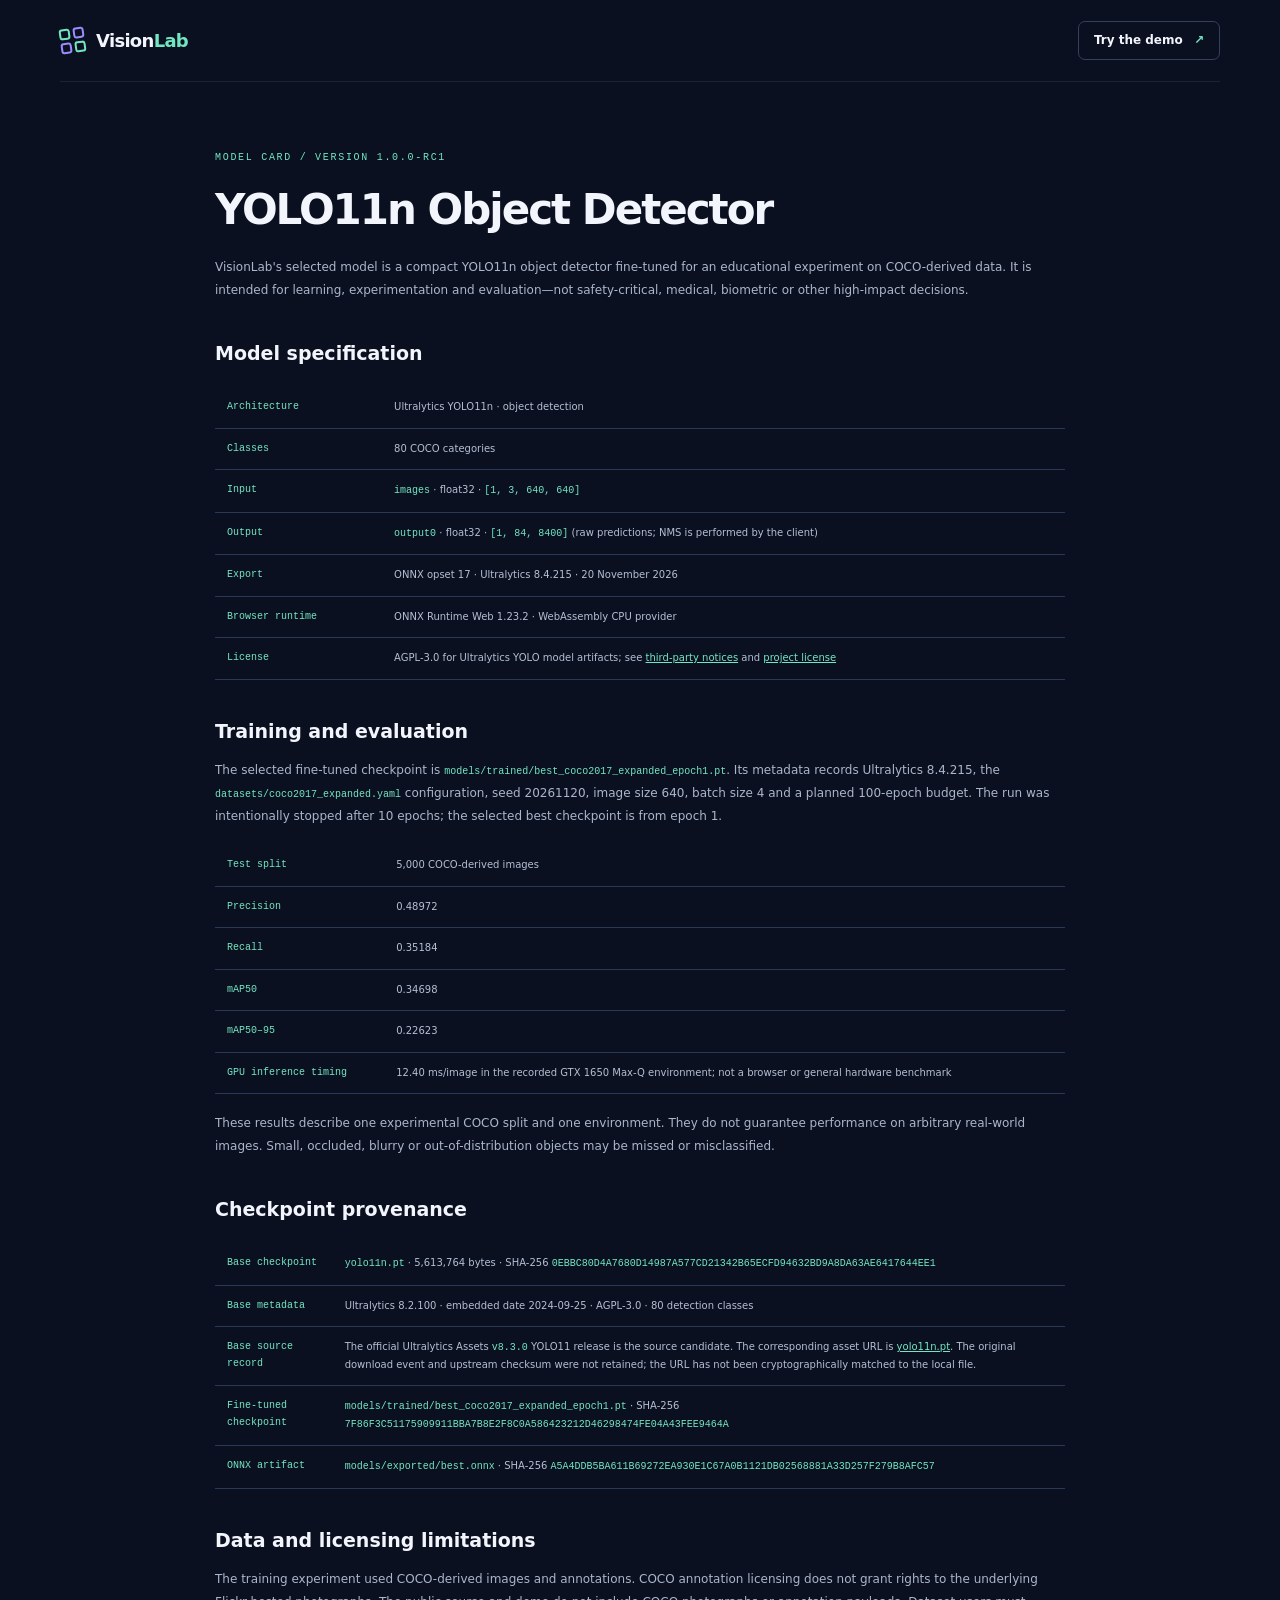
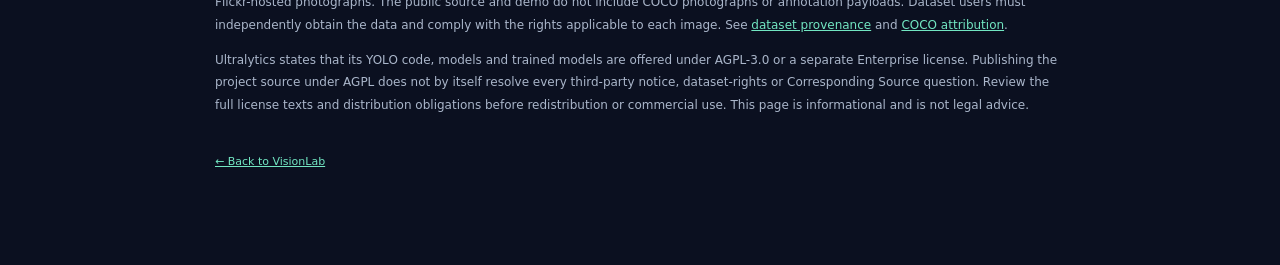
==== docs/model-card.html @ fd0fd1c8 "Add GitHub Pages object detection demo" ====
<!doctype html>
<html lang="en">
<head>
  <meta charset="utf-8">
  <meta name="viewport" content="width=device-width, initial-scale=1">
  <meta name="theme-color" content="#0b1020">
  <title>Model Card — VisionLab</title>
  <link rel="stylesheet" href="./assets/site.css">
  <style>
    .document{padding:70px 0 100px;max-width:850px}.document h1{font-size:42px;letter-spacing:-2px;margin:12px 0}.document h2{font-size:19px;margin:36px 0 10px}.document p,.document li{font-size:12px;color:#aab6ca;line-height:1.9}.document code{font-family:var(--mono);font-size:10px;color:var(--mint);overflow-wrap:anywhere}.document table{width:100%;border-collapse:collapse;margin:18px 0}.document th,.document td{text-align:left;padding:12px;border-bottom:1px solid #2a3955;font-size:10px;vertical-align:top}.document th{color:var(--mint);font-family:var(--mono);font-weight:500}.document td{color:#b4bfd2}.document a{color:var(--mint);text-decoration:underline}.back{display:inline-block;margin-top:24px;color:var(--mint);font-size:11px}
  </style>
</head>
<body>
  <header class="topbar shell"><a class="brand" href="./index.html"><span class="brand-mark"><span></span><span></span><span></span><span></span></span><span>Vision<span class="brand-accent">Lab</span></span></a><a class="nav-cta" href="./index.html#demo">Try the demo <span>↗</span></a></header>
  <main class="shell document">
    <div class="eyebrow">MODEL CARD / VERSION 1.0.0-RC1</div>
    <h1>YOLO11n Object Detector</h1>
    <p>VisionLab's selected model is a compact YOLO11n object detector fine-tuned for an educational experiment on COCO-derived data. It is intended for learning, experimentation and evaluation—not safety-critical, medical, biometric or other high-impact decisions.</p>
    <h2>Model specification</h2>
    <table><tbody>
      <tr><th>Architecture</th><td>Ultralytics YOLO11n · object detection</td></tr>
      <tr><th>Classes</th><td>80 COCO categories</td></tr>
      <tr><th>Input</th><td><code>images</code> · float32 · <code>[1, 3, 640, 640]</code></td></tr>
      <tr><th>Output</th><td><code>output0</code> · float32 · <code>[1, 84, 8400]</code> (raw predictions; NMS is performed by the client)</td></tr>
      <tr><th>Export</th><td>ONNX opset 17 · Ultralytics 8.4.215 · 20 November 2026</td></tr>
      <tr><th>Browser runtime</th><td>ONNX Runtime Web 1.23.2 · WebAssembly CPU provider</td></tr>
      <tr><th>License</th><td>AGPL-3.0 for Ultralytics YOLO model artifacts; see <a href="./THIRD-PARTY-NOTICES.md">third-party notices</a> and <a href="./LICENSE">project license</a></td></tr>
    </tbody></table>
    <h2>Training and evaluation</h2>
    <p>The selected fine-tuned checkpoint is <code>models/trained/best_coco2017_expanded_epoch1.pt</code>. Its metadata records Ultralytics 8.4.215, the <code>datasets/coco2017_expanded.yaml</code> configuration, seed 20261120, image size 640, batch size 4 and a planned 100-epoch budget. The run was intentionally stopped after 10 epochs; the selected best checkpoint is from epoch 1.</p>
    <table><tbody>
      <tr><th>Test split</th><td>5,000 COCO-derived images</td></tr>
      <tr><th>Precision</th><td>0.48972</td></tr>
      <tr><th>Recall</th><td>0.35184</td></tr>
      <tr><th>mAP50</th><td>0.34698</td></tr>
      <tr><th>mAP50–95</th><td>0.22623</td></tr>
      <tr><th>GPU inference timing</th><td>12.40 ms/image in the recorded GTX 1650 Max-Q environment; not a browser or general hardware benchmark</td></tr>
    </tbody></table>
    <p>These results describe one experimental COCO split and one environment. They do not guarantee performance on arbitrary real-world images. Small, occluded, blurry or out-of-distribution objects may be missed or misclassified.</p>
    <h2>Checkpoint provenance</h2>
    <table><tbody>
      <tr><th>Base checkpoint</th><td><code>yolo11n.pt</code> · 5,613,764 bytes · SHA-256 <code>0EBBC80D4A7680D14987A577CD21342B65ECFD94632BD9A8DA63AE6417644EE1</code></td></tr>
      <tr><th>Base metadata</th><td>Ultralytics 8.2.100 · embedded date 2024-09-25 · AGPL-3.0 · 80 detection classes</td></tr>
      <tr><th>Base source record</th><td>The official Ultralytics Assets <code>v8.3.0</code> YOLO11 release is the source candidate. The corresponding asset URL is <a href="https://github.com/ultralytics/assets/releases/download/v8.3.0/yolo11n.pt">yolo11n.pt</a>. The original download event and upstream checksum were not retained; the URL has not been cryptographically matched to the local file.</td></tr>
      <tr><th>Fine-tuned checkpoint</th><td><code>models/trained/best_coco2017_expanded_epoch1.pt</code> · SHA-256 <code>7F86F3C51175909911BBA7B8E2F8C0A586423212D46298474FE04A43FEE9464A</code></td></tr>
      <tr><th>ONNX artifact</th><td><code>models/exported/best.onnx</code> · SHA-256 <code>A5A4DDB5BA611B69272EA930E1C67A0B1121DB02568881A33D257F279B8AFC57</code></td></tr>
    </tbody></table>
    <h2>Data and licensing limitations</h2>
    <p>The training experiment used COCO-derived images and annotations. COCO annotation licensing does not grant rights to the underlying Flickr-hosted photographs. The public source and demo do not include COCO photographs or annotation payloads. Dataset users must independently obtain the data and comply with the rights applicable to each image. See <a href="./DATASETS.md">dataset provenance</a> and <a href="./COCO-ATTRIBUTION.md">COCO attribution</a>.</p>
    <p>Ultralytics states that its YOLO code, models and trained models are offered under AGPL-3.0 or a separate Enterprise license. Publishing the project source under AGPL does not by itself resolve every third-party notice, dataset-rights or Corresponding Source question. Review the full license texts and distribution obligations before redistribution or commercial use. This page is informational and is not legal advice.</p>
    <a class="back" href="./index.html">← Back to VisionLab</a>
  </main>
</body>
</html>
---- docs/assets/site.css ----
:root{color-scheme:dark;--bg:#0b1020;--panel:#111a2e;--panel-2:#151f36;--line:#26334e;--muted:#9ba8c0;--text:#f2f5fc;--mint:#72e6c2;--violet:#9b8cff;--mono:ui-monospace,'Cascadia Code','Segoe UI Mono',Consolas,monospace;--sans:Inter,'Segoe UI',system-ui,-apple-system,sans-serif}
*{box-sizing:border-box}[hidden]{display:none!important}html{scroll-behavior:smooth;scroll-padding-top:90px}body{margin:0;background:var(--bg);color:var(--text);font-family:var(--sans);font-size:14px;line-height:1.65;overflow-x:hidden}a{color:inherit;text-decoration:none}button,input{font:inherit}.shell{width:min(1160px,calc(100% - 48px));margin-inline:auto}.ambient{position:absolute;pointer-events:none;filter:blur(100px);opacity:.13;border-radius:50%;z-index:-1}.ambient-one{width:440px;height:440px;background:#5661d8;top:70px;right:-170px}.ambient-two{width:350px;height:350px;background:#23b99b;top:780px;left:-180px;opacity:.07}
.topbar{height:82px;display:flex;align-items:center;justify-content:space-between;border-bottom:1px solid rgba(147,164,197,.13)}.brand{display:inline-flex;align-items:center;gap:11px;font-size:18px;font-weight:800;letter-spacing:-.7px}.brand-accent{color:var(--mint)}.brand-mark{width:25px;height:25px;display:grid;grid-template-columns:1fr 1fr;gap:3px;transform:rotate(-8deg)}.brand-mark span{border:2px solid var(--mint);border-radius:3px}.brand-mark span:nth-child(2),.brand-mark span:nth-child(3){border-color:var(--violet)}nav{display:flex;gap:34px;color:#b4bfd2;font-size:12px}nav a:hover,.text-link:hover{color:var(--mint)}.nav-cta{border:1px solid #34415d;border-radius:7px;padding:9px 15px;font-size:12px;font-weight:700}.nav-cta span{color:var(--mint);margin-left:7px}
.hero{min-height:555px;display:grid;grid-template-columns:1fr 1fr;align-items:center;gap:60px;padding-top:42px;padding-bottom:50px}.eyebrow{font:500 10px var(--mono);letter-spacing:1.7px;color:var(--mint);display:flex;align-items:center;gap:10px}.pulse-dot,.runtime-dot{width:7px;height:7px;border-radius:50%;background:var(--mint);box-shadow:0 0 12px #72e6c2aa}.hero h1{font-size:clamp(52px,6.3vw,76px);letter-spacing:-5px;line-height:1.04;margin:25px 0 18px;font-weight:800}.hero h1 span{color:var(--mint)}.hero-lede{color:#a9b5ca;max-width:475px;font-size:15px;line-height:1.9}.hero-actions{display:flex;align-items:center;gap:25px;margin-top:28px}.button{border:0;border-radius:7px;padding:12px 17px;font-size:12px;font-weight:800;cursor:pointer;display:inline-flex;align-items:center;justify-content:center;gap:13px;transition:transform .18s,filter .18s}.button:hover:not(:disabled){transform:translateY(-2px);filter:brightness(1.08)}.button:disabled{opacity:.4;cursor:not-allowed}.button-primary{background:var(--mint);color:#08151a}.button-secondary{background:#202c47;color:#e6ecf8;border:1px solid #354361}.text-link{font-size:12px;color:#d1d9e8;font-weight:700}.text-link span{color:var(--mint);padding-left:5px}.hero-facts{display:flex;gap:35px;margin-top:47px}.hero-facts div{display:flex;flex-direction:column;gap:2px}.hero-facts strong{font-size:19px;letter-spacing:-.5px}.hero-facts span{font-size:10px;color:var(--muted)}
.hero-art{height:380px;position:relative;border:1px solid #283652;border-radius:14px;overflow:hidden;background:radial-gradient(ellipse at 48% 45%,#1b2b4a 0,#10192c 53%,#0e1628 100%);box-shadow:0 25px 80px #0005}.art-grid{position:absolute;inset:0;background-image:linear-gradient(#8fa3c00d 1px,transparent 1px),linear-gradient(90deg,#8fa3c00d 1px,transparent 1px);background-size:27px 27px}.scan-line{position:absolute;left:0;right:0;top:45%;height:1px;background:linear-gradient(90deg,transparent,#72e6c288,transparent);box-shadow:0 0 22px #72e6c244}.object-frame{position:absolute;border:1px solid var(--mint);border-radius:3px}.frame-car{width:55%;height:35%;left:10%;top:36%}.frame-person{width:22%;height:58%;right:12%;top:16%;border-color:var(--violet)}.frame-label{position:absolute;top:-23px;left:-1px;background:var(--mint);color:#0b1b22;padding:3px 7px;font:10px var(--mono)}.frame-person .frame-label{background:var(--violet);color:#15112b}.car-shape{position:absolute;left:12%;right:10%;bottom:17%;height:40%;border:2px solid #8ca0bd;border-radius:25px 32px 9px 9px;opacity:.72}.car-shape:before{content:'';position:absolute;left:22%;right:20%;top:-40%;height:45%;border:2px solid #8ca0bd;border-bottom:0;border-radius:24px 24px 0 0}.car-shape i,.car-shape b{position:absolute;width:19px;height:19px;border-radius:50%;background:#0e172a;border:3px solid #91a3bf;bottom:-11px}.car-shape i{left:18%}.car-shape b{right:17%}.person-shape{position:absolute;inset:13% 25%;opacity:.65}.person-shape:before{content:'';position:absolute;width:28px;height:28px;border:2px solid #b9adff;border-radius:50%;top:0;left:50%;transform:translateX(-50%)}.person-shape:after{content:'';position:absolute;top:34px;bottom:0;left:50%;width:35px;transform:translateX(-50%);border:2px solid #b9adff;border-radius:18px 18px 5px 5px}.art-coordinates{position:absolute;bottom:18px;left:20px;font:9px/1.8 var(--mono);letter-spacing:1px;color:#7889a8}.art-corner{position:absolute;width:17px;height:17px;border-color:var(--mint);border-style:solid;opacity:.8}.corner-a{top:14px;left:14px;border-width:1px 0 0 1px}.corner-b{bottom:14px;right:14px;border-width:0 1px 1px 0}
.demo-section{padding-top:68px}.section-heading{display:flex;justify-content:space-between;align-items:end;margin-bottom:23px}.section-heading h2{font-size:31px;letter-spacing:-1.5px;margin:7px 0 0}.runtime-pill{border:1px solid #293754;border-radius:30px;padding:7px 12px;color:#aab6ca;font:10px var(--mono);display:flex;align-items:center;gap:9px}.runtime-dot{width:6px;height:6px;background:#7d8ca6;box-shadow:none}.demo-card{border:1px solid #293754;border-radius:12px;background:#10182b;overflow:hidden;box-shadow:0 22px 60px #0002}.demo-toolbar,.results-bar{display:flex;justify-content:space-between;align-items:center;padding:16px 20px;border-bottom:1px solid #26334e}.demo-step{font:500 10px var(--mono);letter-spacing:1.2px;color:#c5d0e2}.demo-step span{color:var(--mint);margin-right:9px}.toolbar-hint{font-size:10px;color:#7787a3}.demo-workspace{display:grid;grid-template-columns:minmax(0,1.6fr) minmax(280px,.8fr);min-height:390px}.upload-panel{min-height:390px;padding:22px;position:relative;display:flex;align-items:center;justify-content:center;border-right:1px solid #26334e;background:#0d1526}.upload-panel.drag-over{background:#14243a;outline:1px dashed var(--mint);outline-offset:-10px}.upload-content{text-align:center}.upload-icon{width:54px;height:54px;border:1px solid #354564;background:#17233b;border-radius:14px;display:grid;place-items:center;margin:0 auto 17px}.upload-icon svg{width:24px;fill:none;stroke:var(--mint);stroke-width:1.5;stroke-linecap:round;stroke-linejoin:round}.upload-content h3{font-size:16px;margin:0 0 4px}.upload-content p{margin:0;color:#9aa8c0;font-size:11px}.inline-button{border:0;background:none;color:var(--mint);padding:0;cursor:pointer;text-decoration:underline}.upload-note{display:block;margin-top:22px;color:#71819d;font:9px var(--mono)}.preview-wrap{position:relative;width:100%;height:100%;min-height:345px;display:flex;align-items:center;justify-content:center}.preview-wrap canvas{max-width:100%;max-height:480px;object-fit:contain}.remove-image{position:absolute;top:0;right:0;width:28px;height:28px;border:1px solid #3a4864;background:#17233b;color:#fff;border-radius:50%;font-size:19px;cursor:pointer}.control-panel{padding:22px 22px 16px}.model-status{display:flex;align-items:center;gap:10px;margin:22px 0 25px}.model-icon{width:34px;height:34px;border-radius:9px;background:#202b4a;color:var(--mint);font:700 11px var(--mono);display:grid;place-items:center;border:1px solid #3a496a}.model-status strong{font-size:11px;display:block}.model-status small{display:block;color:#8190aa;font-size:9px;margin-top:2px}.status-indicator{width:7px;height:7px;border-radius:50%;background:#64748b;margin-left:auto}.status-indicator.ready{background:var(--mint);box-shadow:0 0 10px #72e6c2aa}.setting-block{margin:20px 0}.setting-label{display:flex;justify-content:space-between;align-items:center;font-size:10px;color:#c7d1e1}.setting-label output{font:11px var(--mono);color:var(--mint)}input[type=range]{width:100%;accent-color:var(--mint);margin:12px 0 2px;cursor:pointer}.range-ends{display:flex;justify-content:space-between;color:#71819b;font-size:8px}.model-actions{display:grid;grid-template-columns:1fr 1fr;gap:9px;margin-top:24px}.model-actions .button{padding:11px 8px;font-size:10px}.status-message{font-size:9px;color:#8c9ab2;line-height:1.6;margin:12px 0 0;min-height:30px}.status-message.error{color:#ff9b9b}.status-message.success{color:var(--mint)}.results-bar{border-top:1px solid #26334e;border-bottom:0}.result-summary{color:#8291ab;font:10px var(--mono)}.results-content{padding:0 20px 18px}.empty-results{padding:18px 0;color:#73829c;font-size:10px}.result-list{display:grid;grid-template-columns:repeat(auto-fill,minmax(180px,1fr));gap:8px}.result-item{border:1px solid #2b3955;border-radius:7px;background:#141f35;padding:9px 11px;display:flex;align-items:center;gap:9px}.result-swatch{width:7px;height:24px;border-radius:5px;background:var(--mint)}.result-info{min-width:0;flex:1}.result-info strong{font-size:10px;display:block}.result-info small{font:9px var(--mono);color:#8494ae}.result-score{font:10px var(--mono);color:var(--mint)}.privacy-note{font-size:10px;color:#8291a9;margin:13px 2px}.privacy-note span{color:var(--mint);font-size:15px;margin-right:5px}.privacy-note strong{color:#cbd5e4}
.about-section{padding-top:105px}.about-grid{display:grid;grid-template-columns:1.1fr 1fr 1fr;gap:13px}.about-card{min-height:265px;border:1px solid #293754;border-radius:10px;padding:22px;background:linear-gradient(145deg,#141f35,#10182a)}.about-main{background:radial-gradient(ellipse at 100% 0,#223d4a 0,#15243a 40%,#111a2e 100%)}.card-number{font:9px var(--mono);letter-spacing:1.2px;color:#7e8eaa}.about-symbol{font-size:27px;color:var(--mint);margin:19px 0 5px}.about-card h3{font-size:14px;margin:8px 0}.about-card p{font-size:10px;line-height:1.9;color:#9aa8bf;margin:7px 0}.card-link{display:inline-block;color:var(--mint);font-size:10px;font-weight:700;margin-top:12px}.card-link span{margin-left:6px}.pipeline{display:flex;align-items:center;justify-content:space-between;margin:31px 0 28px;font:8px var(--mono);color:#d3deef;gap:4px}.pipeline span{border:1px solid #354562;border-radius:4px;padding:5px 6px}.pipeline i{font-style:normal;color:var(--mint)}.metric-pair{display:flex;gap:30px;margin:25px 0 19px}.metric-pair div{display:flex;flex-direction:column}.metric-pair strong{font-size:26px;letter-spacing:-1px;color:var(--mint)}.metric-pair small{font:9px var(--mono);color:#8493ad}
.model-section{padding-top:105px;padding-bottom:100px;display:grid;grid-template-columns:1fr 1fr;gap:80px;align-items:center}.model-copy h2{font-size:42px;line-height:1.13;letter-spacing:-2px;margin:15px 0}.model-copy h2 span{color:var(--mint)}.model-copy p{font-size:12px;color:#9aa8bf;line-height:1.9;max-width:460px}.model-tags{display:flex;flex-wrap:wrap;gap:8px;margin-top:23px}.model-tags span{border:1px solid #33425f;border-radius:30px;padding:6px 10px;color:#b8c5d9;font:9px var(--mono)}.spec-card{border:1px solid #2a3955;border-radius:10px;padding:9px 20px;background:#111a2e}.spec-row{display:flex;justify-content:space-between;gap:15px;padding:13px 0;border-bottom:1px solid #26334e;font-size:10px}.spec-row span{color:#8998b1}.spec-row strong{font-size:10px;text-align:right}.spec-link{display:flex;justify-content:space-between;padding:15px 0 8px;color:var(--mint);font-size:10px;font-weight:700}.footer{border-top:1px solid #26334e;padding:25px 0 30px;display:flex;align-items:center;justify-content:space-between}.footer .brand{font-size:15px}.footer .brand-mark{width:20px;height:20px}.footer p{font-size:10px;color:#8291a9}.footer-license{font:9px var(--mono);color:#7f8da6}
@media(max-width:850px){.hero{grid-template-columns:1fr;gap:35px;padding-top:70px}.hero-copy{max-width:650px}.hero-art{height:340px}.demo-workspace{grid-template-columns:1fr}.upload-panel{border-right:0;border-bottom:1px solid #26334e;min-height:330px}.control-panel{padding:22px}.about-grid{grid-template-columns:1fr 1fr}.about-main{grid-column:span 2}.model-section{gap:35px}.model-section{grid-template-columns:1fr 1fr}}
@media(max-width:600px){.shell{width:min(100% - 30px,1160px)}.topbar{height:68px}nav{gap:14px;font-size:10px}nav a:nth-child(2){display:none}.nav-cta{padding:7px 10px;font-size:10px}.hero{padding-top:54px;min-height:auto}.hero h1{font-size:55px;letter-spacing:-3px}.hero-lede{font-size:13px}.hero-facts{gap:22px;margin-top:35px}.hero-facts strong{font-size:16px}.hero-art{height:290px}.section-heading{align-items:start;gap:15px;flex-direction:column}.section-heading h2{font-size:27px}.runtime-pill{font-size:9px}.demo-section{padding-top:50px}.demo-toolbar,.results-bar{padding:14px}.toolbar-hint{font-size:8px}.demo-workspace{min-height:0}.upload-panel{min-height:285px;padding:14px}.preview-wrap{min-height:260px}.control-panel{padding:18px}.about-section,.model-section{padding-top:75px}.about-grid{grid-template-columns:1fr}.about-main{grid-column:auto}.about-card{min-height:220px}.model-section{grid-template-columns:1fr;gap:25px;padding-bottom:70px}.model-copy h2{font-size:36px}.footer{align-items:flex-start;gap:10px;flex-direction:column}.footer p{margin:0}.model-actions{grid-template-columns:1fr 1fr}}
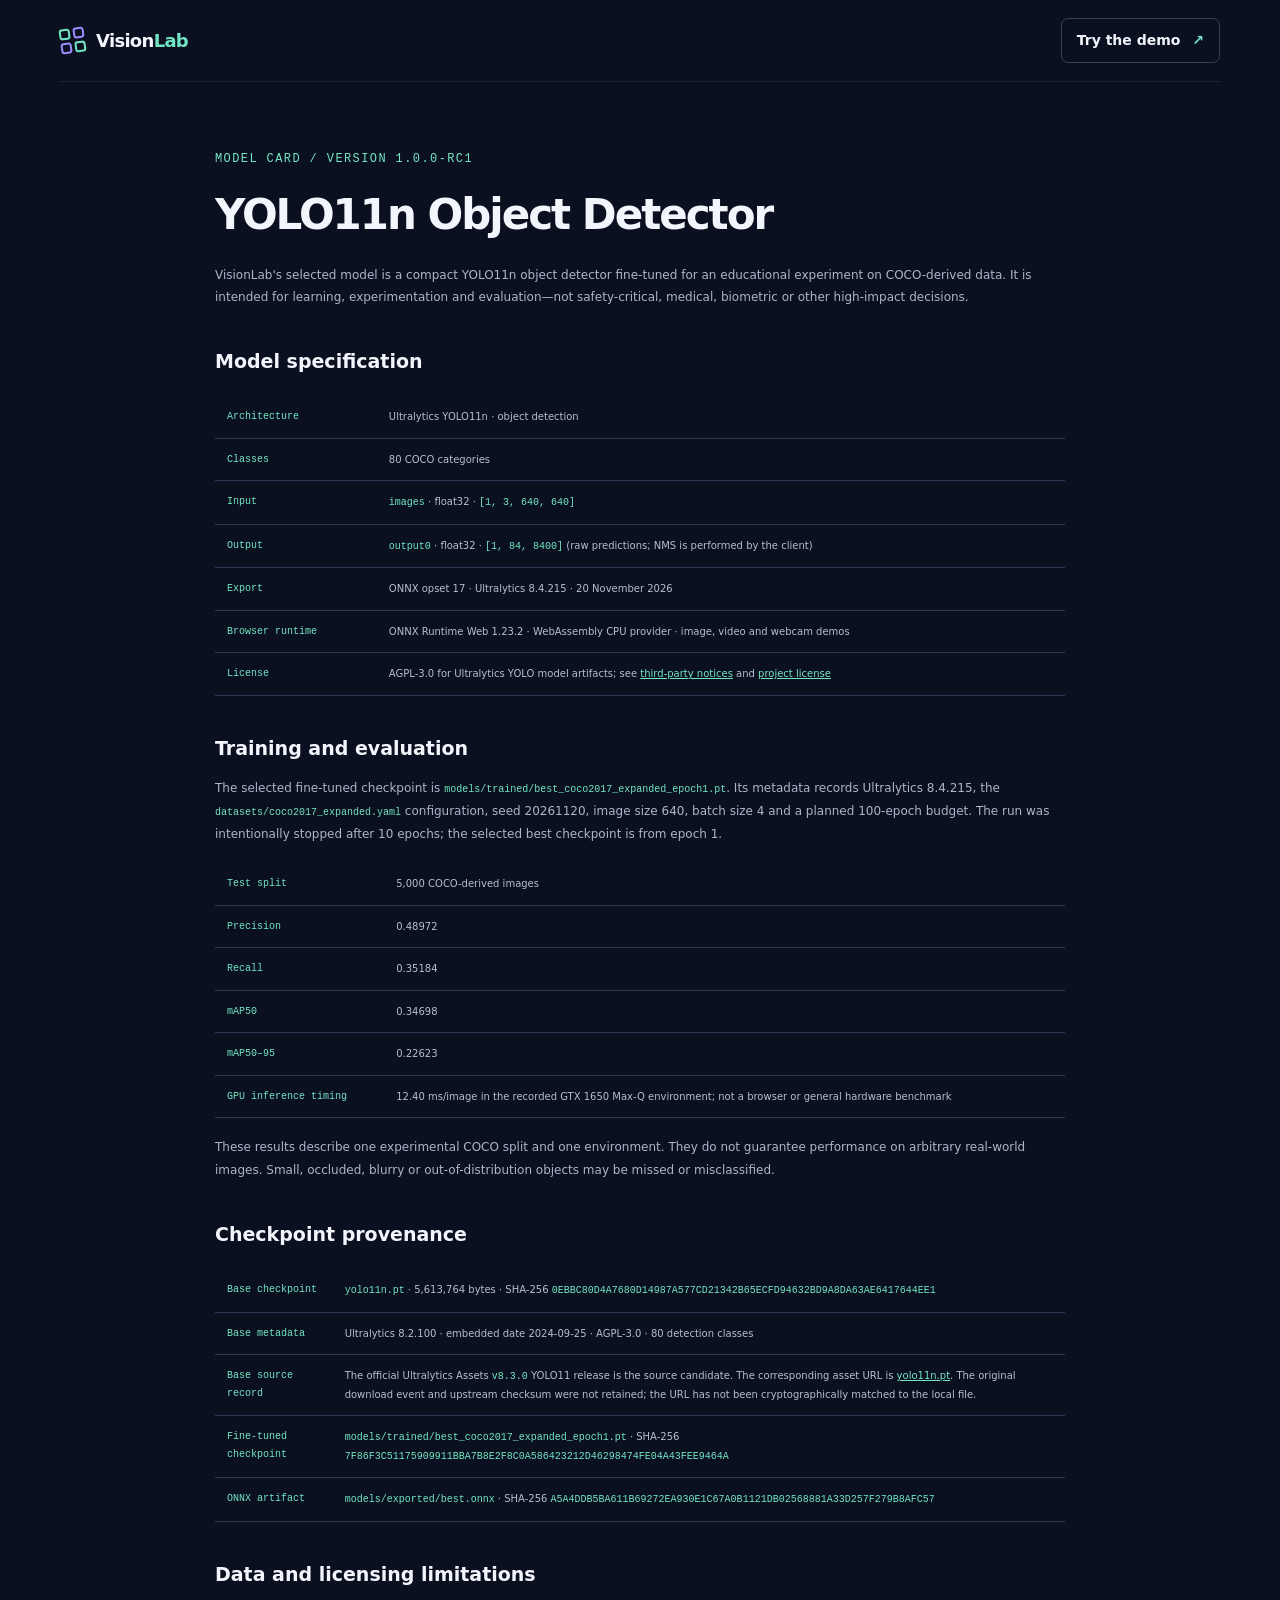
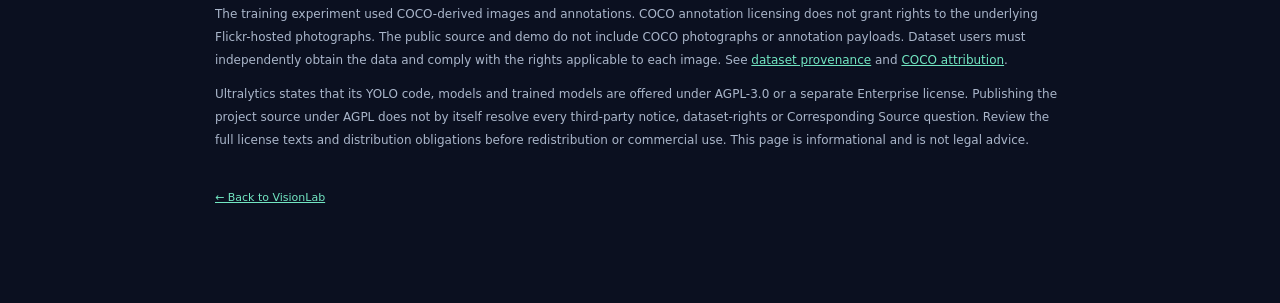
==== commit 4ae09dac: "Add browser video webcam and analytics demos" ====
--- a/docs/model-card.html
+++ b/docs/model-card.html
@@ -23,7 +23,7 @@
       <tr><th>Input</th><td><code>images</code> · float32 · <code>[1, 3, 640, 640]</code></td></tr>
       <tr><th>Output</th><td><code>output0</code> · float32 · <code>[1, 84, 8400]</code> (raw predictions; NMS is performed by the client)</td></tr>
       <tr><th>Export</th><td>ONNX opset 17 · Ultralytics 8.4.215 · 20 November 2026</td></tr>
-      <tr><th>Browser runtime</th><td>ONNX Runtime Web 1.23.2 · WebAssembly CPU provider</td></tr>
+      <tr><th>Browser runtime</th><td>ONNX Runtime Web 1.23.2 · WebAssembly CPU provider · image, video and webcam demos</td></tr>
       <tr><th>License</th><td>AGPL-3.0 for Ultralytics YOLO model artifacts; see <a href="./THIRD-PARTY-NOTICES.md">third-party notices</a> and <a href="./LICENSE">project license</a></td></tr>
     </tbody></table>
     <h2>Training and evaluation</h2>
--- a/docs/assets/site.css
+++ b/docs/assets/site.css
@@ -8,3 +8,65 @@
 .model-section{padding-top:105px;padding-bottom:100px;display:grid;grid-template-columns:1fr 1fr;gap:80px;align-items:center}.model-copy h2{font-size:42px;line-height:1.13;letter-spacing:-2px;margin:15px 0}.model-copy h2 span{color:var(--mint)}.model-copy p{font-size:12px;color:#9aa8bf;line-height:1.9;max-width:460px}.model-tags{display:flex;flex-wrap:wrap;gap:8px;margin-top:23px}.model-tags span{border:1px solid #33425f;border-radius:30px;padding:6px 10px;color:#b8c5d9;font:9px var(--mono)}.spec-card{border:1px solid #2a3955;border-radius:10px;padding:9px 20px;background:#111a2e}.spec-row{display:flex;justify-content:space-between;gap:15px;padding:13px 0;border-bottom:1px solid #26334e;font-size:10px}.spec-row span{color:#8998b1}.spec-row strong{font-size:10px;text-align:right}.spec-link{display:flex;justify-content:space-between;padding:15px 0 8px;color:var(--mint);font-size:10px;font-weight:700}.footer{border-top:1px solid #26334e;padding:25px 0 30px;display:flex;align-items:center;justify-content:space-between}.footer .brand{font-size:15px}.footer .brand-mark{width:20px;height:20px}.footer p{font-size:10px;color:#8291a9}.footer-license{font:9px var(--mono);color:#7f8da6}
 @media(max-width:850px){.hero{grid-template-columns:1fr;gap:35px;padding-top:70px}.hero-copy{max-width:650px}.hero-art{height:340px}.demo-workspace{grid-template-columns:1fr}.upload-panel{border-right:0;border-bottom:1px solid #26334e;min-height:330px}.control-panel{padding:22px}.about-grid{grid-template-columns:1fr 1fr}.about-main{grid-column:span 2}.model-section{gap:35px}.model-section{grid-template-columns:1fr 1fr}}
 @media(max-width:600px){.shell{width:min(100% - 30px,1160px)}.topbar{height:68px}nav{gap:14px;font-size:10px}nav a:nth-child(2){display:none}.nav-cta{padding:7px 10px;font-size:10px}.hero{padding-top:54px;min-height:auto}.hero h1{font-size:55px;letter-spacing:-3px}.hero-lede{font-size:13px}.hero-facts{gap:22px;margin-top:35px}.hero-facts strong{font-size:16px}.hero-art{height:290px}.section-heading{align-items:start;gap:15px;flex-direction:column}.section-heading h2{font-size:27px}.runtime-pill{font-size:9px}.demo-section{padding-top:50px}.demo-toolbar,.results-bar{padding:14px}.toolbar-hint{font-size:8px}.demo-workspace{min-height:0}.upload-panel{min-height:285px;padding:14px}.preview-wrap{min-height:260px}.control-panel{padding:18px}.about-section,.model-section{padding-top:75px}.about-grid{grid-template-columns:1fr}.about-main{grid-column:auto}.about-card{min-height:220px}.model-section{grid-template-columns:1fr;gap:25px;padding-bottom:70px}.model-copy h2{font-size:36px}.footer{align-items:flex-start;gap:10px;flex-direction:column}.footer p{margin:0}.model-actions{grid-template-columns:1fr 1fr}}
+ .media-section{padding-top:70px}.media-grid{display:grid;grid-template-columns:1fr 1fr;gap:14px}.media-card,.analytics-card{border:1px solid #293754;border-radius:11px;background:#10182b;overflow:hidden}.media-preview{height:300px;position:relative;display:flex;align-items:center;justify-content:center;background:#0d1526;border-bottom:1px solid #26334e;overflow:hidden}.media-preview video{max-width:100%;max-height:100%;object-fit:contain}.media-preview canvas{max-width:100%;max-height:100%;object-fit:contain}.media-placeholder{position:absolute;color:#8291a9;font-size:11px;text-align:center;padding:20px}.media-controls{display:flex;flex-wrap:wrap;gap:8px;padding:14px 16px 4px}.media-controls .button{font-size:10px;padding:10px 12px}.media-card>.status-message{padding:0 16px 14px;min-height:42px}.analytics-card{margin-top:15px}.analytics-metrics{display:grid;grid-template-columns:repeat(5,1fr);gap:1px;background:#26334e;border-bottom:1px solid #26334e}.analytics-metrics>div{background:#111a2e;padding:17px 15px;display:flex;flex-direction:column;gap:4px}.analytics-metrics strong{font-size:20px;color:var(--mint);font-family:var(--mono);letter-spacing:-.6px}.analytics-metrics span{font-size:9px;color:#8d9bb4}.analytics-detail{padding:16px 20px 19px}.analytics-detail>div:first-child{display:flex;justify-content:space-between;gap:12px;align-items:center;font-size:10px;margin-bottom:12px}.analytics-detail>div:first-child span{color:#8291a9;font:9px var(--mono)}.class-distribution{display:flex;flex-wrap:wrap;gap:7px}.class-chip{display:inline-flex;align-items:center;gap:9px;border:1px solid #34425e;border-radius:6px;background:#141f35;padding:6px 9px}.class-chip strong{font-size:9px}.class-chip small{font:9px var(--mono);color:var(--mint)}.footer-license a{color:var(--mint);text-decoration:underline}
+@media(max-width:850px){.media-grid{grid-template-columns:1fr}.analytics-metrics{grid-template-columns:repeat(3,1fr)}}
+@media(max-width:600px){.media-section{padding-top:55px}.media-preview{height:230px}.analytics-metrics{grid-template-columns:repeat(2,1fr)}.analytics-metrics>div{padding:13px 11px}.analytics-metrics strong{font-size:17px}.analytics-detail{padding:14px}.analytics-detail>div:first-child{align-items:flex-start;flex-direction:column;gap:4px}}
+
+/* Accessibility: increase small interface text while preserving the layout. */
+body{font-size:16px;line-height:1.75}
+nav{font-size:14px;gap:28px}
+.nav-cta,.button,.text-link{font-size:14px}
+.eyebrow{font-size:12px;letter-spacing:1.4px}
+.hero-lede{font-size:17px}
+.hero-facts span{font-size:12px}
+.section-heading h2{font-size:34px}
+.runtime-pill{font-size:12px}
+.demo-step{font-size:12px;letter-spacing:1px}
+.toolbar-hint{font-size:12px}
+.upload-content h3{font-size:19px}
+.upload-content p{font-size:14px}
+.upload-note{font-size:11px}
+.control-panel{font-size:14px}
+.model-status strong{font-size:13px}
+.model-status small{font-size:11px}
+.setting-label{font-size:13px}
+.setting-label output{font-size:13px}
+.range-ends{font-size:10px}
+.model-actions .button{font-size:12px}
+.status-message{font-size:12px;line-height:1.7}
+.result-summary{font-size:12px}
+.empty-results{font-size:12px}
+.result-info strong{font-size:12px}
+.result-info small,.result-score{font-size:11px}
+.privacy-note{font-size:12px;line-height:1.8}
+.about-card h3{font-size:16px}
+.about-card p{font-size:12px}
+.card-number{font-size:11px}
+.card-link{font-size:12px}
+.pipeline{font-size:10px}
+.model-copy p{font-size:14px}
+.model-tags span{font-size:11px}
+.spec-row{font-size:12px}
+.spec-row strong,.spec-link{font-size:12px}
+.footer p{font-size:12px}
+.footer-license{font-size:11px}
+.media-preview .media-placeholder{font-size:13px}
+.media-controls .button{font-size:12px}
+.analytics-metrics span{font-size:11px}
+.analytics-detail>div:first-child{font-size:12px}
+.analytics-detail>div:first-child span{font-size:11px}
+.class-chip strong,.class-chip small{font-size:11px}
+@media(max-width:850px){nav{gap:18px}}
+@media(max-width:600px){
+  body{font-size:15px}
+  nav{font-size:12px;gap:12px}
+  .nav-cta{font-size:12px}
+  .hero-lede{font-size:15px}
+  .hero h1{font-size:clamp(46px,12vw,58px)}
+  .section-heading h2{font-size:29px}
+  .toolbar-hint{font-size:10px}
+  .demo-step{font-size:11px}
+  .upload-content p{font-size:13px}
+  .status-message,.privacy-note{font-size:11px}
+  .about-card p{font-size:12px}
+}
